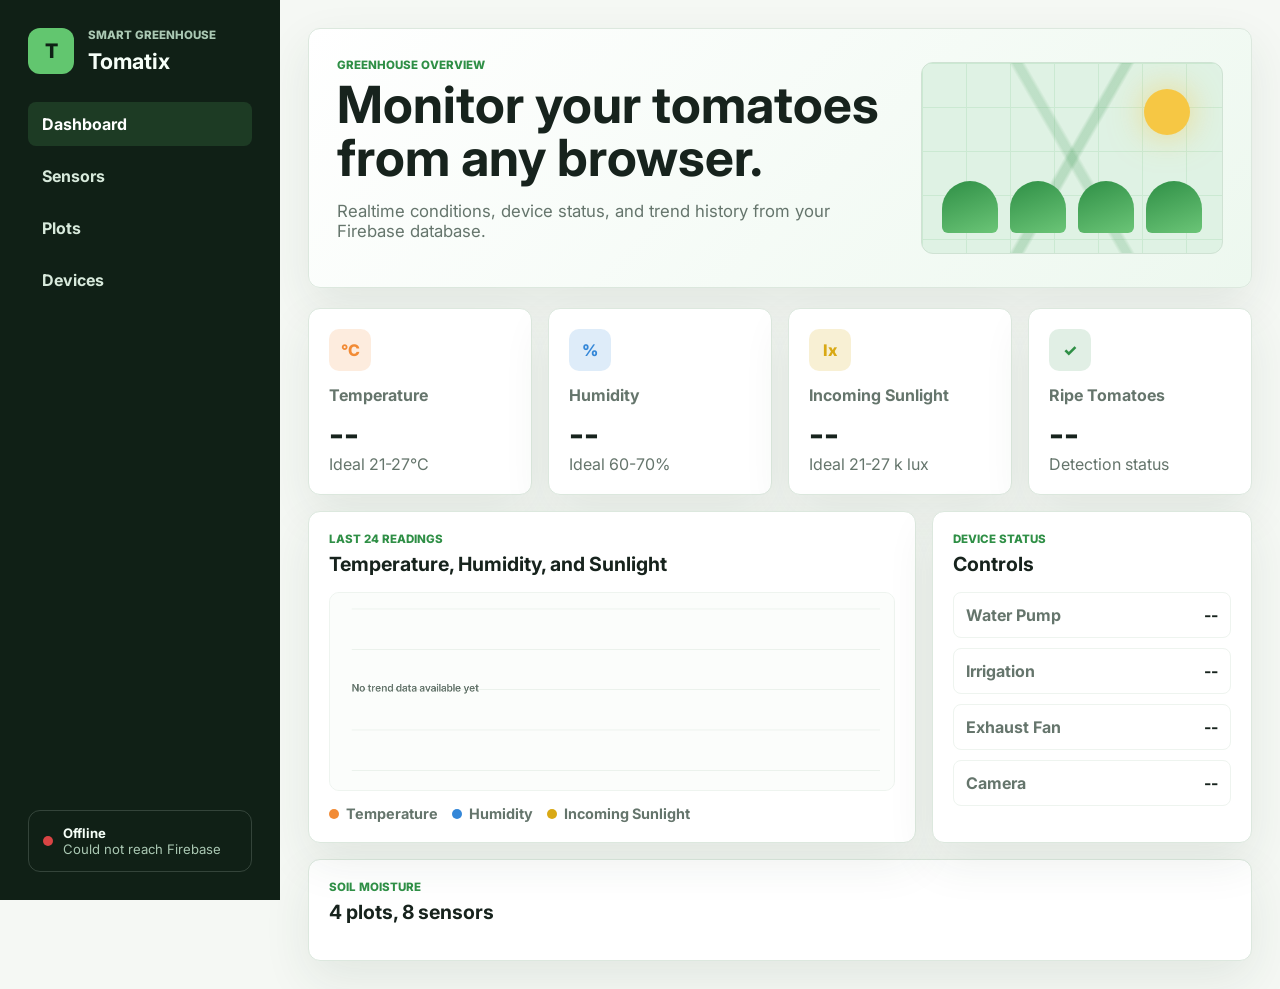
==== web/index.html @ 9e5f999d "Add Vercel web dashboard" ====
<!doctype html>
<html lang="en">
  <head>
    <meta charset="UTF-8" />
    <meta name="viewport" content="width=device-width, initial-scale=1.0" />
    <title>Tomatix Dashboard</title>
    <link rel="preconnect" href="https://fonts.googleapis.com" />
    <link rel="preconnect" href="https://fonts.gstatic.com" crossorigin />
    <link href="https://fonts.googleapis.com/css2?family=Inter:wght@400;500;600;700;800&display=swap" rel="stylesheet" />
    <link rel="stylesheet" href="./styles.css" />
  </head>
  <body>
    <div class="app-shell">
      <aside class="sidebar" aria-label="Tomatix navigation">
        <div class="brand">
          <div class="brand-mark">T</div>
          <div>
            <p class="eyebrow">Smart Greenhouse</p>
            <h1>Tomatix</h1>
          </div>
        </div>

        <nav class="nav-list" aria-label="Main">
          <a class="nav-item active" href="#dashboard">Dashboard</a>
          <a class="nav-item" href="#sensors">Sensors</a>
          <a class="nav-item" href="#plots">Plots</a>
          <a class="nav-item" href="#devices">Devices</a>
        </nav>

        <div class="sidebar-status">
          <span class="status-dot" id="connectionDot"></span>
          <div>
            <strong id="connectionLabel">Connecting</strong>
            <span id="lastUpdated">Waiting for Firebase</span>
          </div>
        </div>
      </aside>

      <main class="main" id="dashboard">
        <section class="hero-panel">
          <div>
            <p class="eyebrow">Greenhouse Overview</p>
            <h2>Monitor your tomatoes from any browser.</h2>
            <p class="hero-copy">Realtime conditions, device status, and trend history from your Firebase database.</p>
          </div>
          <div class="hero-visual" aria-hidden="true">
            <div class="greenhouse-frame">
              <div class="sun"></div>
              <div class="plant-row">
                <span></span><span></span><span></span><span></span>
              </div>
            </div>
          </div>
        </section>

        <section class="metric-grid" id="sensors" aria-label="Sensor readings">
          <article class="metric-card temperature">
            <div class="metric-icon">°C</div>
            <p>Temperature</p>
            <strong id="temperatureValue">--</strong>
            <span>Ideal 21-27°C</span>
          </article>
          <article class="metric-card humidity">
            <div class="metric-icon">%</div>
            <p>Humidity</p>
            <strong id="humidityValue">--</strong>
            <span>Ideal 60-70%</span>
          </article>
          <article class="metric-card sunlight">
            <div class="metric-icon">lx</div>
            <p>Incoming Sunlight</p>
            <strong id="lightValue">--</strong>
            <span>Ideal 21-27 k lux</span>
          </article>
          <article class="metric-card tomatoes">
            <div class="metric-icon">✓</div>
            <p>Ripe Tomatoes</p>
            <strong id="tomatoValue">--</strong>
            <span id="tomatoHint">Detection status</span>
          </article>
        </section>

        <section class="dashboard-grid">
          <article class="panel trend-panel">
            <div class="panel-heading">
              <div>
                <p class="eyebrow">Last 24 Readings</p>
                <h3>Temperature, Humidity, and Sunlight</h3>
              </div>
            </div>
            <canvas id="trendCanvas" width="1200" height="420" aria-label="Combined trend chart"></canvas>
            <div class="legend">
              <span><i class="legend-dot temp"></i>Temperature</span>
              <span><i class="legend-dot humid"></i>Humidity</span>
              <span><i class="legend-dot light"></i>Incoming Sunlight</span>
            </div>
          </article>

          <article class="panel devices-panel" id="devices">
            <div class="panel-heading">
              <div>
                <p class="eyebrow">Device Status</p>
                <h3>Controls</h3>
              </div>
            </div>
            <div class="device-list">
              <div class="device-row"><span>Water Pump</span><strong id="pumpStatus">--</strong></div>
              <div class="device-row"><span>Irrigation</span><strong id="irrigationStatus">--</strong></div>
              <div class="device-row"><span>Exhaust Fan</span><strong id="fanStatus">--</strong></div>
              <div class="device-row"><span>Camera</span><strong id="cameraStatus">--</strong></div>
            </div>
          </article>
        </section>

        <section class="panel" id="plots">
          <div class="panel-heading">
            <div>
              <p class="eyebrow">Soil Moisture</p>
              <h3>4 plots, 8 sensors</h3>
            </div>
          </div>
          <div class="plot-grid" id="plotGrid"></div>
        </section>
      </main>
    </div>

    <script src="./app.js"></script>
  </body>
</html>
---- web/styles.css ----
:root {
  --bg: #f5f8f4;
  --panel: #ffffff;
  --text: #17231d;
  --muted: #65756c;
  --line: #dce8de;
  --green: #2f8f46;
  --green-soft: #e7f5e9;
  --orange: #f28b35;
  --blue: #3487d8;
  --yellow: #d9a915;
  --red: #d94444;
  --shadow: 0 18px 48px rgba(31, 62, 42, 0.09);
}

* {
  box-sizing: border-box;
}

body {
  margin: 0;
  min-height: 100vh;
  background: var(--bg);
  color: var(--text);
  font-family: Inter, system-ui, -apple-system, BlinkMacSystemFont, "Segoe UI", sans-serif;
}

.app-shell {
  display: grid;
  grid-template-columns: 280px minmax(0, 1fr);
  min-height: 100vh;
}

.sidebar {
  position: sticky;
  top: 0;
  height: 100vh;
  display: flex;
  flex-direction: column;
  gap: 28px;
  padding: 28px;
  background: #102016;
  color: #f6fff8;
}

.brand {
  display: flex;
  gap: 14px;
  align-items: center;
}

.brand-mark {
  display: grid;
  width: 46px;
  height: 46px;
  place-items: center;
  border-radius: 12px;
  background: #62c66f;
  color: #0f2015;
  font-weight: 800;
  font-size: 1.25rem;
}

.eyebrow {
  margin: 0 0 6px;
  color: var(--green);
  font-size: 0.72rem;
  font-weight: 800;
  letter-spacing: 0;
  text-transform: uppercase;
}

.brand .eyebrow,
.sidebar-status span {
  color: #aac8b3;
}

.brand h1,
.hero-panel h2,
.panel h3 {
  margin: 0;
}

.brand h1 {
  font-size: 1.35rem;
}

.nav-list {
  display: grid;
  gap: 8px;
}

.nav-item {
  display: block;
  padding: 12px 14px;
  border-radius: 8px;
  color: #d8eadc;
  font-weight: 700;
  text-decoration: none;
}

.nav-item.active,
.nav-item:hover {
  background: rgba(98, 198, 111, 0.16);
  color: #ffffff;
}

.sidebar-status {
  display: flex;
  gap: 10px;
  align-items: center;
  margin-top: auto;
  padding: 14px;
  border: 1px solid rgba(216, 234, 220, 0.18);
  border-radius: 12px;
}

.sidebar-status strong,
.sidebar-status span {
  display: block;
  font-size: 0.82rem;
}

.status-dot {
  width: 10px;
  height: 10px;
  border-radius: 999px;
  background: var(--yellow);
}

.status-dot.online {
  background: #62c66f;
}

.status-dot.offline {
  background: var(--red);
}

.main {
  width: min(1480px, 100%);
  margin: 0 auto;
  padding: 28px;
}

.hero-panel {
  display: grid;
  grid-template-columns: minmax(0, 1.3fr) minmax(280px, 0.7fr);
  gap: 24px;
  align-items: center;
  min-height: 260px;
  margin-bottom: 20px;
  padding: 28px;
  border: 1px solid var(--line);
  border-radius: 12px;
  background: linear-gradient(135deg, #ffffff 0%, #edf8ef 100%);
  box-shadow: var(--shadow);
}

.hero-panel h2 {
  max-width: 720px;
  font-size: clamp(2rem, 4vw, 4.2rem);
  line-height: 1.04;
}

.hero-copy {
  max-width: 680px;
  color: var(--muted);
  font-size: 1.05rem;
}

.hero-visual {
  min-height: 190px;
  border: 1px solid #cfe2d3;
  border-radius: 12px;
  background: #dff2e4;
  overflow: hidden;
}

.greenhouse-frame {
  position: relative;
  width: 100%;
  height: 100%;
  min-height: 190px;
  background:
    linear-gradient(120deg, transparent 48%, rgba(47, 143, 70, 0.22) 49% 51%, transparent 52%),
    linear-gradient(60deg, transparent 48%, rgba(47, 143, 70, 0.18) 49% 51%, transparent 52%),
    linear-gradient(#cbe9d2 1px, transparent 1px),
    linear-gradient(90deg, #cbe9d2 1px, transparent 1px);
  background-size: 100% 100%, 100% 100%, 44px 44px, 44px 44px;
}

.sun {
  position: absolute;
  top: 26px;
  right: 32px;
  width: 46px;
  height: 46px;
  border-radius: 999px;
  background: #f6c744;
  box-shadow: 0 0 34px rgba(246, 199, 68, 0.6);
}

.plant-row {
  position: absolute;
  right: 20px;
  bottom: 20px;
  left: 20px;
  display: grid;
  grid-template-columns: repeat(4, 1fr);
  gap: 12px;
  align-items: end;
}

.plant-row span {
  height: 52px;
  border-radius: 28px 28px 6px 6px;
  background: linear-gradient(160deg, #2f8f46 0%, #6bc577 100%);
}

.metric-grid,
.dashboard-grid,
.plot-grid {
  display: grid;
  gap: 16px;
}

.metric-grid {
  grid-template-columns: repeat(4, minmax(0, 1fr));
  margin-bottom: 16px;
}

.metric-card,
.panel {
  border: 1px solid var(--line);
  border-radius: 12px;
  background: var(--panel);
  box-shadow: var(--shadow);
}

.metric-card {
  min-height: 170px;
  padding: 20px;
}

.metric-card p,
.metric-card span {
  color: var(--muted);
}

.metric-card p {
  margin: 14px 0 8px;
  font-weight: 700;
}

.metric-card strong {
  display: block;
  font-size: 2.1rem;
}

.metric-icon {
  display: grid;
  width: 42px;
  height: 42px;
  place-items: center;
  border-radius: 10px;
  font-weight: 800;
}

.temperature .metric-icon {
  background: rgba(242, 139, 53, 0.16);
  color: var(--orange);
}

.humidity .metric-icon {
  background: rgba(52, 135, 216, 0.16);
  color: var(--blue);
}

.sunlight .metric-icon {
  background: rgba(217, 169, 21, 0.18);
  color: var(--yellow);
}

.tomatoes .metric-icon {
  background: rgba(47, 143, 70, 0.14);
  color: var(--green);
}

.dashboard-grid {
  grid-template-columns: minmax(0, 1.7fr) minmax(320px, 0.7fr);
  margin-bottom: 16px;
}

.panel {
  padding: 20px;
}

.panel-heading {
  display: flex;
  justify-content: space-between;
  gap: 16px;
  align-items: start;
  margin-bottom: 16px;
}

.panel h3 {
  font-size: 1.22rem;
}

canvas {
  display: block;
  width: 100%;
  height: auto;
  border: 1px solid #eef4ef;
  border-radius: 10px;
  background: #fbfdfb;
}

.legend {
  display: flex;
  flex-wrap: wrap;
  gap: 14px;
  margin-top: 14px;
  color: var(--muted);
  font-size: 0.9rem;
  font-weight: 700;
}

.legend span {
  display: inline-flex;
  gap: 7px;
  align-items: center;
}

.legend-dot {
  width: 10px;
  height: 10px;
  border-radius: 999px;
}

.legend-dot.temp {
  background: var(--orange);
}

.legend-dot.humid {
  background: var(--blue);
}

.legend-dot.light {
  background: var(--yellow);
}

.device-list {
  display: grid;
  gap: 10px;
}

.device-row,
.sensor-row {
  display: flex;
  justify-content: space-between;
  gap: 12px;
  align-items: center;
  padding: 12px;
  border: 1px solid #eef4ef;
  border-radius: 8px;
}

.device-row span,
.sensor-row span {
  color: var(--muted);
  font-weight: 700;
}

.device-row strong.on {
  color: var(--green);
}

.device-row strong.off {
  color: var(--red);
}

.plot-grid {
  grid-template-columns: repeat(4, minmax(0, 1fr));
}

.plot-card {
  padding: 14px;
  border: 1px solid #d9ecd9;
  border-radius: 10px;
  background: #f7fcf7;
}

.plot-card h4 {
  margin: 0 0 10px;
}

@media (max-width: 1120px) {
  .app-shell {
    grid-template-columns: 1fr;
  }

  .sidebar {
    position: static;
    height: auto;
    flex-direction: row;
    flex-wrap: wrap;
    align-items: center;
  }

  .nav-list {
    grid-template-columns: repeat(4, auto);
  }

  .sidebar-status {
    margin-left: auto;
    margin-top: 0;
  }

  .hero-panel,
  .dashboard-grid {
    grid-template-columns: 1fr;
  }

  .metric-grid,
  .plot-grid {
    grid-template-columns: repeat(2, minmax(0, 1fr));
  }
}

@media (max-width: 720px) {
  .main,
  .sidebar {
    padding: 18px;
  }

  .sidebar {
    gap: 16px;
  }

  .nav-list {
    width: 100%;
    grid-template-columns: repeat(2, 1fr);
  }

  .sidebar-status {
    width: 100%;
    margin-left: 0;
  }

  .metric-grid,
  .plot-grid {
    grid-template-columns: 1fr;
  }

  .hero-panel {
    padding: 20px;
  }

  .metric-card {
    min-height: 140px;
  }
}
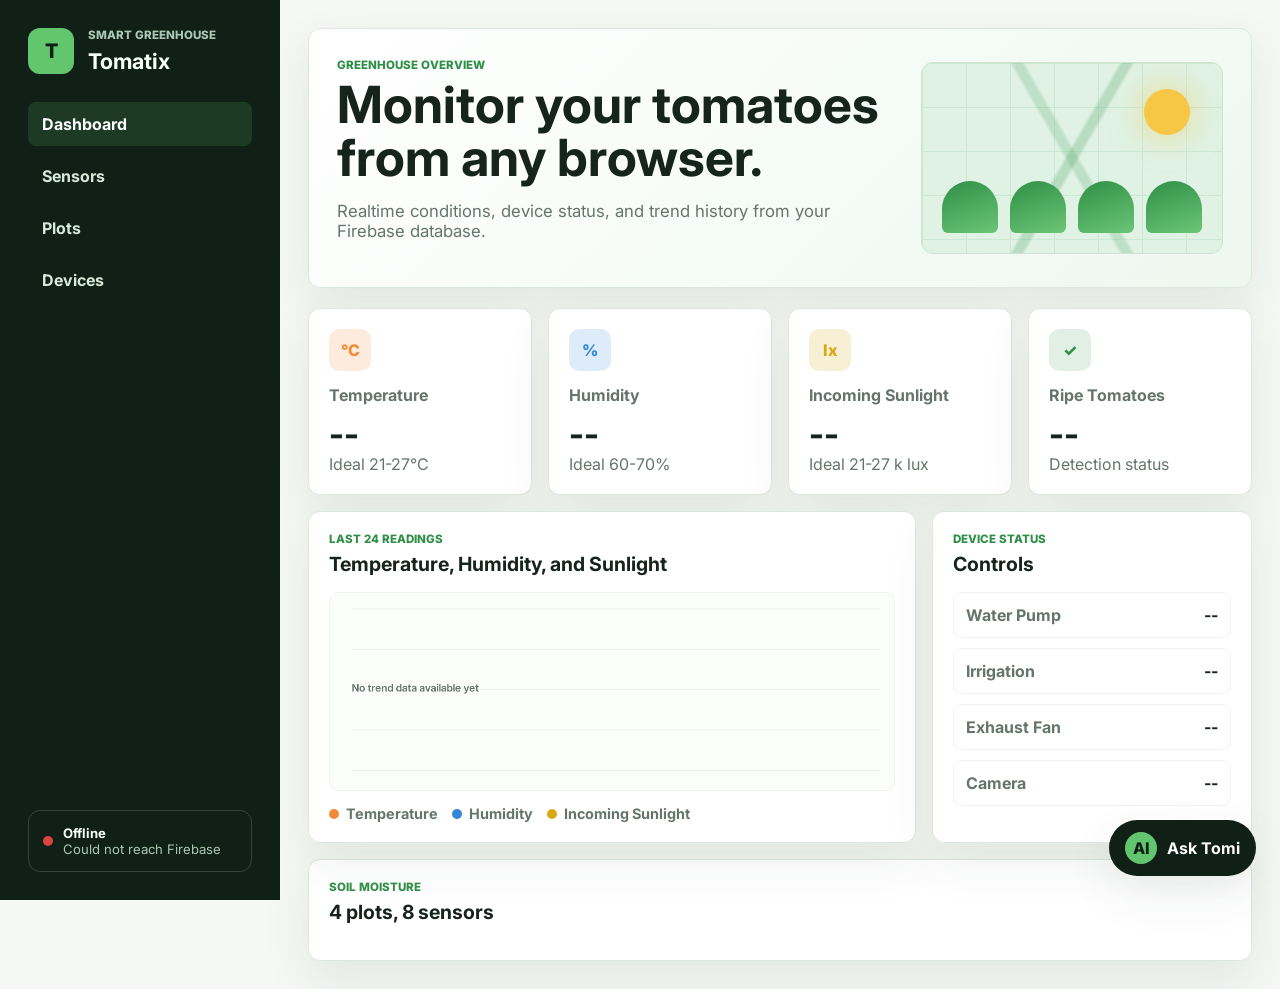
==== commit 6408959d: "Add web AI assistant" ====
--- a/web/index.html
+++ b/web/index.html
@@ -122,6 +122,31 @@
           <div class="plot-grid" id="plotGrid"></div>
         </section>
       </main>
+
+      <section class="chat-shell" id="chatShell" aria-label="Tomi AI assistant">
+        <button class="chat-toggle" id="chatToggle" type="button" aria-expanded="false">
+          <span>AI</span>
+          <strong>Ask Tomi</strong>
+        </button>
+        <div class="chat-panel" id="chatPanel" aria-live="polite">
+          <div class="chat-header">
+            <div>
+              <p class="eyebrow">AI Assistant</p>
+              <h3>Tomi</h3>
+            </div>
+            <button class="chat-close" id="chatClose" type="button" aria-label="Close chat">×</button>
+          </div>
+          <div class="chat-messages" id="chatMessages">
+            <div class="chat-message bot">
+              Ask me about your greenhouse conditions, tomato readiness, soil moisture, or what to check next.
+            </div>
+          </div>
+          <form class="chat-form" id="chatForm">
+            <input id="chatInput" type="text" autocomplete="off" placeholder="Ask about your tomatoes..." />
+            <button type="submit">Send</button>
+          </form>
+        </div>
+      </section>
     </div>
 
     <script src="./app.js"></script>
--- a/web/styles.css
+++ b/web/styles.css
@@ -395,6 +395,138 @@
   margin: 0 0 10px;
 }
 
+.chat-shell {
+  position: fixed;
+  right: 24px;
+  bottom: 24px;
+  z-index: 20;
+}
+
+.chat-toggle {
+  display: inline-flex;
+  gap: 10px;
+  align-items: center;
+  padding: 12px 16px;
+  border: 0;
+  border-radius: 999px;
+  background: #102016;
+  color: #ffffff;
+  box-shadow: var(--shadow);
+  cursor: pointer;
+  font: inherit;
+}
+
+.chat-toggle span {
+  display: grid;
+  width: 32px;
+  height: 32px;
+  place-items: center;
+  border-radius: 999px;
+  background: #62c66f;
+  color: #102016;
+  font-weight: 800;
+}
+
+.chat-panel {
+  position: absolute;
+  right: 0;
+  bottom: 66px;
+  display: none;
+  width: min(420px, calc(100vw - 32px));
+  overflow: hidden;
+  border: 1px solid var(--line);
+  border-radius: 12px;
+  background: #ffffff;
+  box-shadow: var(--shadow);
+}
+
+.chat-panel.open {
+  display: block;
+}
+
+.chat-header {
+  display: flex;
+  align-items: center;
+  justify-content: space-between;
+  gap: 14px;
+  padding: 16px;
+  border-bottom: 1px solid var(--line);
+}
+
+.chat-header h3 {
+  margin: 0;
+}
+
+.chat-close {
+  width: 34px;
+  height: 34px;
+  border: 0;
+  border-radius: 999px;
+  background: var(--green-soft);
+  color: var(--green);
+  cursor: pointer;
+  font-size: 1.4rem;
+  line-height: 1;
+}
+
+.chat-messages {
+  display: grid;
+  max-height: 360px;
+  gap: 10px;
+  padding: 16px;
+  overflow-y: auto;
+  background: #fbfdfb;
+}
+
+.chat-message {
+  width: fit-content;
+  max-width: 88%;
+  padding: 10px 12px;
+  border-radius: 12px;
+  color: var(--text);
+  line-height: 1.45;
+  font-size: 0.93rem;
+}
+
+.chat-message.bot {
+  background: #edf8ef;
+  border-bottom-left-radius: 4px;
+}
+
+.chat-message.user {
+  justify-self: end;
+  background: #102016;
+  color: #ffffff;
+  border-bottom-right-radius: 4px;
+}
+
+.chat-form {
+  display: grid;
+  grid-template-columns: minmax(0, 1fr) auto;
+  gap: 8px;
+  padding: 12px;
+  border-top: 1px solid var(--line);
+}
+
+.chat-form input {
+  min-width: 0;
+  padding: 12px;
+  border: 1px solid var(--line);
+  border-radius: 8px;
+  font: inherit;
+}
+
+.chat-form button {
+  border: 0;
+  border-radius: 8px;
+  padding: 0 16px;
+  background: var(--green);
+  color: #ffffff;
+  font: inherit;
+  font-weight: 800;
+  cursor: pointer;
+}
+
 @media (max-width: 1120px) {
   .app-shell {
     grid-template-columns: 1fr;
@@ -460,4 +592,9 @@
   .metric-card {
     min-height: 140px;
   }
-}
+
+  .chat-shell {
+    right: 16px;
+    bottom: 16px;
+  }
+}
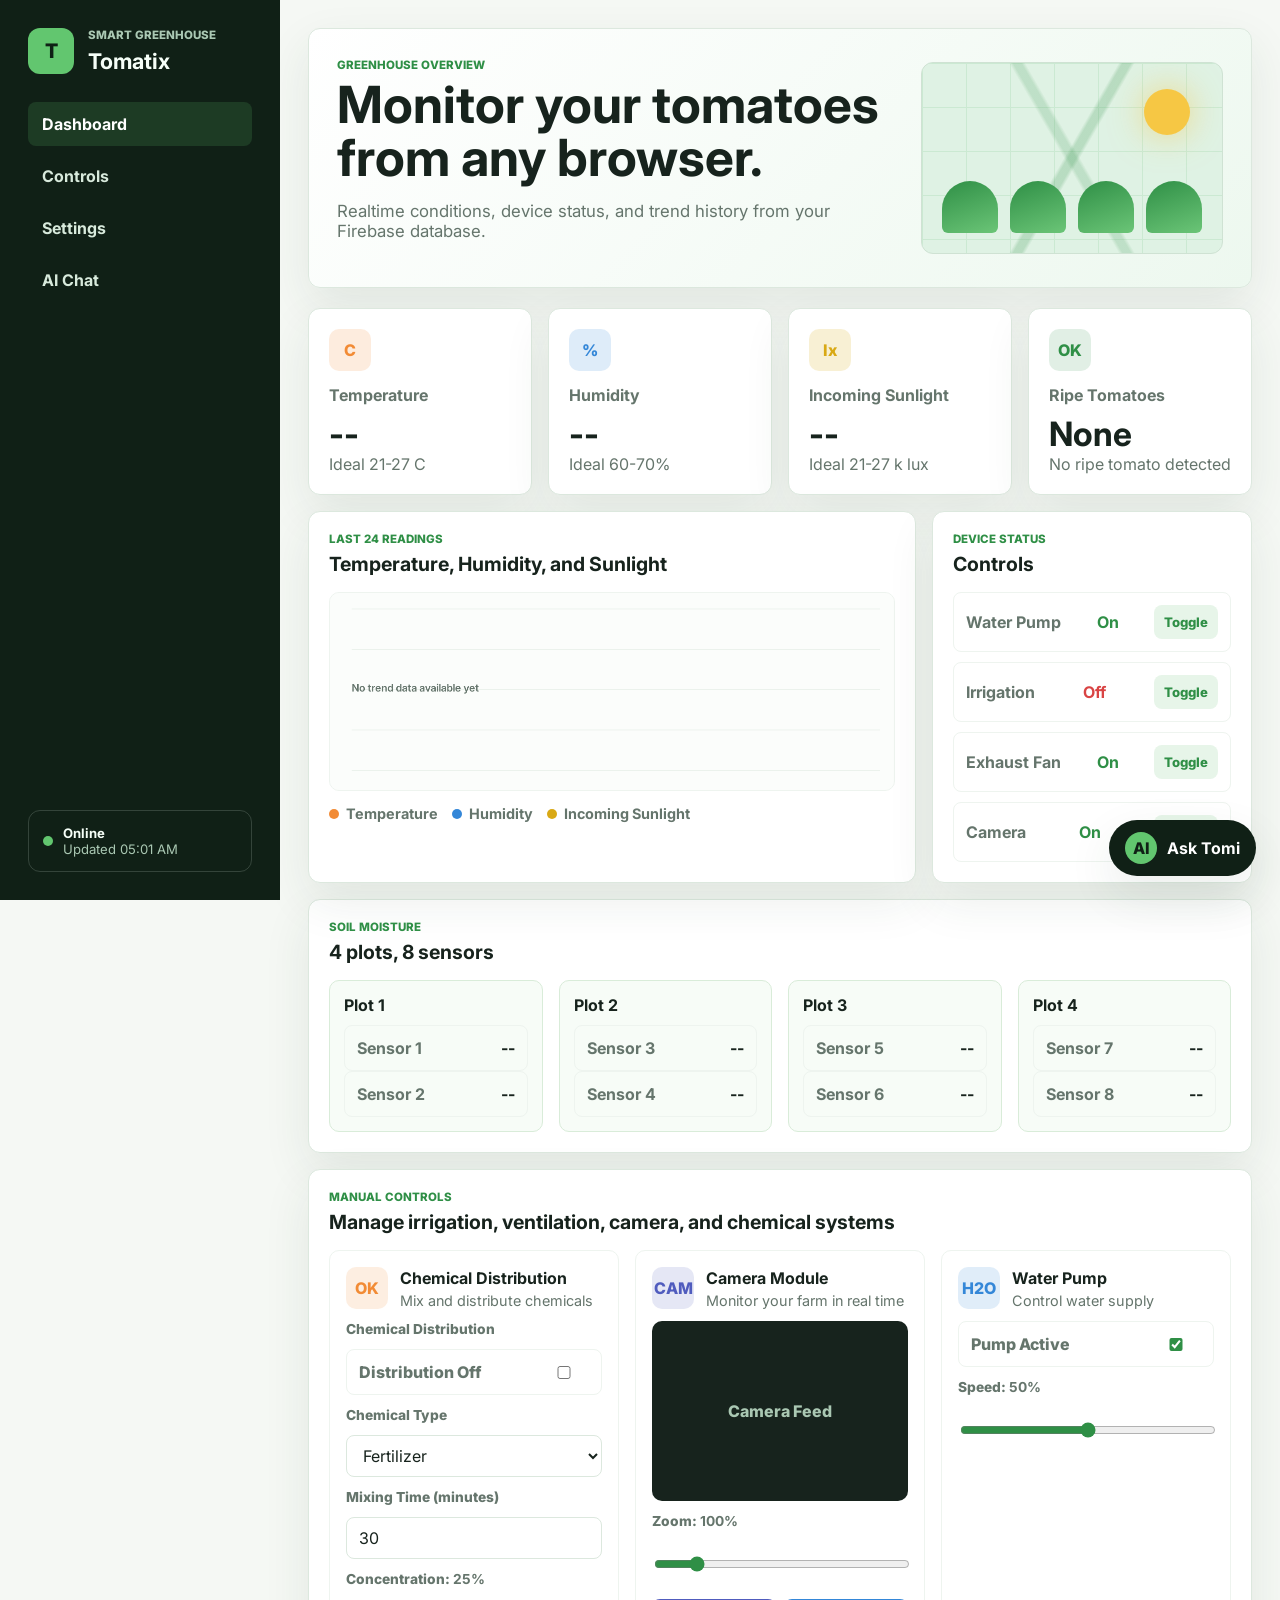
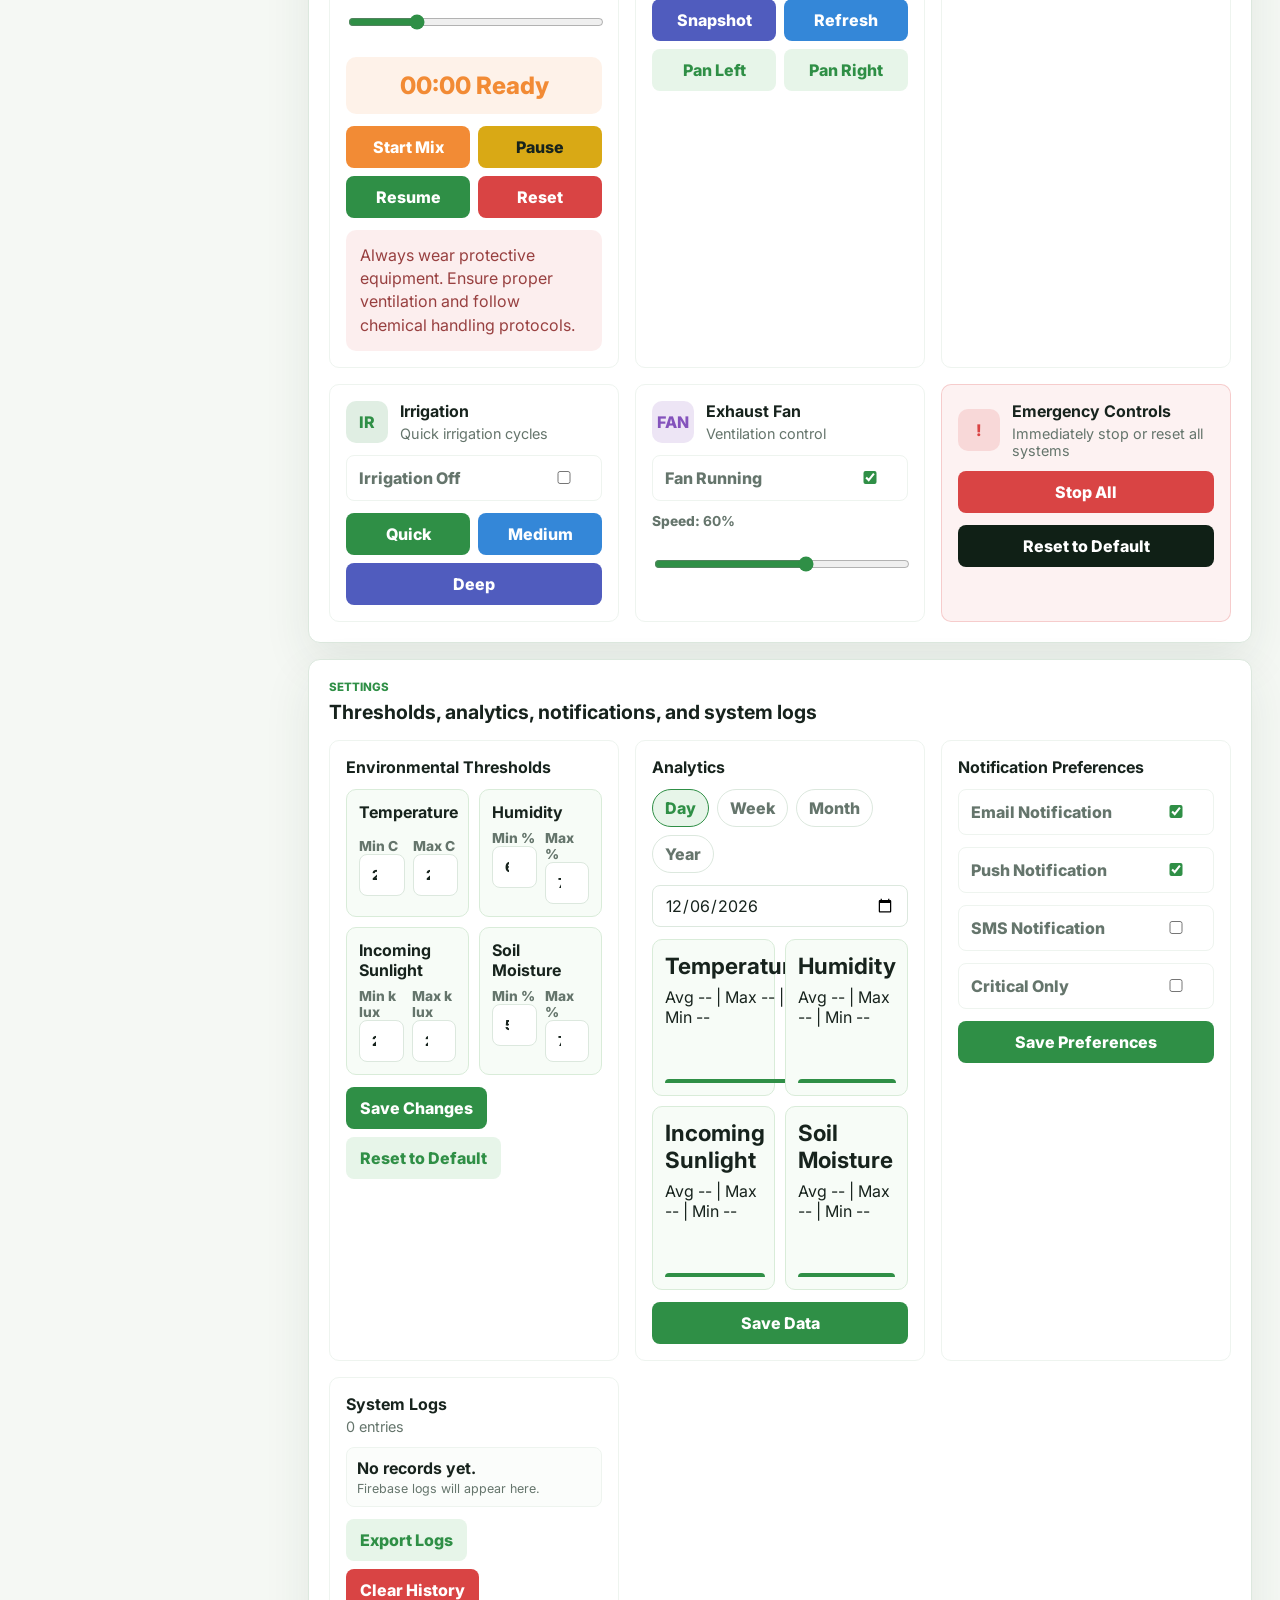
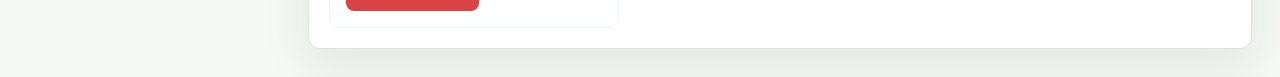
==== commit 2fc32c9e: "Bring web dashboard to mobile feature parity" ====
--- a/web/index.html
+++ b/web/index.html
@@ -22,9 +22,9 @@
 
         <nav class="nav-list" aria-label="Main">
           <a class="nav-item active" href="#dashboard">Dashboard</a>
-          <a class="nav-item" href="#sensors">Sensors</a>
-          <a class="nav-item" href="#plots">Plots</a>
-          <a class="nav-item" href="#devices">Devices</a>
+          <a class="nav-item" href="#controls">Controls</a>
+          <a class="nav-item" href="#settings">Settings</a>
+          <a class="nav-item" href="#assistant">AI Chat</a>
         </nav>
 
         <div class="sidebar-status">
@@ -55,10 +55,10 @@
 
         <section class="metric-grid" id="sensors" aria-label="Sensor readings">
           <article class="metric-card temperature">
-            <div class="metric-icon">°C</div>
+            <div class="metric-icon">C</div>
             <p>Temperature</p>
             <strong id="temperatureValue">--</strong>
-            <span>Ideal 21-27°C</span>
+            <span>Ideal 21-27 C</span>
           </article>
           <article class="metric-card humidity">
             <div class="metric-icon">%</div>
@@ -73,7 +73,7 @@
             <span>Ideal 21-27 k lux</span>
           </article>
           <article class="metric-card tomatoes">
-            <div class="metric-icon">✓</div>
+            <div class="metric-icon">OK</div>
             <p>Ripe Tomatoes</p>
             <strong id="tomatoValue">--</strong>
             <span id="tomatoHint">Detection status</span>
@@ -104,10 +104,10 @@
               </div>
             </div>
             <div class="device-list">
-              <div class="device-row"><span>Water Pump</span><strong id="pumpStatus">--</strong></div>
-              <div class="device-row"><span>Irrigation</span><strong id="irrigationStatus">--</strong></div>
-              <div class="device-row"><span>Exhaust Fan</span><strong id="fanStatus">--</strong></div>
-              <div class="device-row"><span>Camera</span><strong id="cameraStatus">--</strong></div>
+              <div class="device-row"><span>Water Pump</span><strong id="pumpStatus">--</strong><button type="button" data-quick-toggle="pumpStatus">Toggle</button></div>
+              <div class="device-row"><span>Irrigation</span><strong id="irrigationStatus">--</strong><button type="button" data-quick-toggle="irrigationStatus">Toggle</button></div>
+              <div class="device-row"><span>Exhaust Fan</span><strong id="fanStatus">--</strong><button type="button" data-quick-toggle="fanStatus">Toggle</button></div>
+              <div class="device-row"><span>Camera</span><strong id="cameraStatus">--</strong><button type="button" data-quick-toggle="cameraStatus">Toggle</button></div>
             </div>
           </article>
         </section>
@@ -121,9 +121,192 @@
           </div>
           <div class="plot-grid" id="plotGrid"></div>
         </section>
+
+        <section class="panel section-panel" id="controls">
+          <div class="panel-heading">
+            <div>
+              <p class="eyebrow">Manual Controls</p>
+              <h3>Manage irrigation, ventilation, camera, and chemical systems</h3>
+            </div>
+          </div>
+
+          <div class="control-grid">
+            <article class="control-card chemical-card">
+              <div class="control-card-heading">
+                <span class="control-icon orange">OK</span>
+                <div>
+                  <h4>Chemical Distribution</h4>
+                  <p>Mix and distribute chemicals</p>
+                </div>
+              </div>
+              <label class="field-label" for="chemicalDistributionToggle">Chemical Distribution</label>
+              <label class="switch-row">
+                <span id="chemicalDistributionText">Distribution Off</span>
+                <input id="chemicalDistributionToggle" type="checkbox" data-device-toggle="chemicalDistributionStatus" />
+              </label>
+              <label class="field-label" for="chemicalType">Chemical Type</label>
+              <select id="chemicalType">
+                <option>Fertilizer</option>
+                <option>Pesticide</option>
+                <option>Herbicide</option>
+                <option>Fungicide</option>
+              </select>
+              <label class="field-label" for="mixingTime">Mixing Time (minutes)</label>
+              <input id="mixingTime" type="number" min="1" value="30" />
+              <label class="field-label" for="concentration">Concentration: <strong id="concentrationValue">25%</strong></label>
+              <input id="concentration" type="range" min="0" max="100" value="25" />
+              <div class="timer-card" id="mixingTimer">00:00 Ready</div>
+              <div class="button-grid">
+                <button class="action-button orange" type="button" data-mix-action="start">Start Mix</button>
+                <button class="action-button yellow" type="button" data-mix-action="pause">Pause</button>
+                <button class="action-button green" type="button" data-mix-action="resume">Resume</button>
+                <button class="action-button red" type="button" data-mix-action="reset">Reset</button>
+              </div>
+              <div class="safety-note">Always wear protective equipment. Ensure proper ventilation and follow chemical handling protocols.</div>
+            </article>
+
+            <article class="control-card">
+              <div class="control-card-heading">
+                <span class="control-icon indigo">CAM</span>
+                <div>
+                  <h4>Camera Module</h4>
+                  <p>Monitor your farm in real time</p>
+                </div>
+              </div>
+              <div class="camera-feed">Camera Feed</div>
+              <label class="field-label" for="cameraZoom">Zoom: <strong id="cameraZoomValue">100%</strong></label>
+              <input id="cameraZoom" type="range" min="50" max="400" value="100" />
+              <div class="button-grid">
+                <button class="action-button indigo" type="button" data-log-action="Camera snapshot requested">Snapshot</button>
+                <button class="action-button blue" type="button" data-log-action="Camera feed refreshed">Refresh</button>
+                <button class="action-button soft" type="button" data-log-action="Camera moved left">Pan Left</button>
+                <button class="action-button soft" type="button" data-log-action="Camera moved right">Pan Right</button>
+              </div>
+            </article>
+
+            <article class="control-card">
+              <div class="control-card-heading">
+                <span class="control-icon blue">H2O</span>
+                <div>
+                  <h4>Water Pump</h4>
+                  <p>Control water supply</p>
+                </div>
+              </div>
+              <label class="switch-row">
+                <span id="pumpControlText">Pump Off</span>
+                <input id="pumpControl" type="checkbox" data-device-toggle="pumpStatus" />
+              </label>
+              <label class="field-label" for="pumpSpeed">Speed: <strong id="pumpSpeedValue">50%</strong></label>
+              <input id="pumpSpeed" type="range" min="0" max="100" value="50" />
+            </article>
+
+            <article class="control-card">
+              <div class="control-card-heading">
+                <span class="control-icon green">IR</span>
+                <div>
+                  <h4>Irrigation</h4>
+                  <p>Quick irrigation cycles</p>
+                </div>
+              </div>
+              <label class="switch-row">
+                <span id="irrigationControlText">Irrigation Off</span>
+                <input id="irrigationControl" type="checkbox" data-device-toggle="irrigationStatus" />
+              </label>
+              <div class="button-grid">
+                <button class="action-button green" type="button" data-cycle="quick">Quick</button>
+                <button class="action-button blue" type="button" data-cycle="medium">Medium</button>
+                <button class="action-button indigo" type="button" data-cycle="deep">Deep</button>
+              </div>
+            </article>
+
+            <article class="control-card">
+              <div class="control-card-heading">
+                <span class="control-icon purple">FAN</span>
+                <div>
+                  <h4>Exhaust Fan</h4>
+                  <p>Ventilation control</p>
+                </div>
+              </div>
+              <label class="switch-row">
+                <span id="fanControlText">Fan Off</span>
+                <input id="fanControl" type="checkbox" data-device-toggle="fanStatus" />
+              </label>
+              <label class="field-label" for="fanSpeed">Speed: <strong id="fanSpeedValue">60%</strong></label>
+              <input id="fanSpeed" type="range" min="0" max="100" value="60" />
+            </article>
+
+            <article class="control-card emergency-card">
+              <div class="control-card-heading">
+                <span class="control-icon red">!</span>
+                <div>
+                  <h4>Emergency Controls</h4>
+                  <p>Immediately stop or reset all systems</p>
+                </div>
+              </div>
+              <button class="action-button red full" type="button" id="stopAll">Stop All</button>
+              <button class="action-button dark full" type="button" id="resetControls">Reset to Default</button>
+            </article>
+          </div>
+        </section>
+
+        <section class="panel section-panel" id="settings">
+          <div class="panel-heading">
+            <div>
+              <p class="eyebrow">Settings</p>
+              <h3>Thresholds, analytics, notifications, and system logs</h3>
+            </div>
+          </div>
+
+          <div class="settings-grid">
+            <article class="settings-card">
+              <h4>Environmental Thresholds</h4>
+              <div class="threshold-grid" id="thresholdGrid"></div>
+              <div class="button-row">
+                <button class="action-button green" type="button" id="saveThresholds">Save Changes</button>
+                <button class="action-button soft" type="button" id="resetThresholds">Reset to Default</button>
+              </div>
+            </article>
+
+            <article class="settings-card">
+              <h4>Analytics</h4>
+              <div class="range-tabs" id="analyticsRanges">
+                <button class="active" type="button" data-range="day">Day</button>
+                <button type="button" data-range="week">Week</button>
+                <button type="button" data-range="month">Month</button>
+                <button type="button" data-range="year">Year</button>
+              </div>
+              <input id="analyticsDate" type="date" />
+              <div class="analytics-grid" id="analyticsGrid"></div>
+              <button class="action-button green full" type="button" id="saveData">Save Data</button>
+            </article>
+
+            <article class="settings-card">
+              <h4>Notification Preferences</h4>
+              <label class="switch-row"><span>Email Notification</span><input type="checkbox" id="notifyEmail" /></label>
+              <label class="switch-row"><span>Push Notification</span><input type="checkbox" id="notifyPush" /></label>
+              <label class="switch-row"><span>SMS Notification</span><input type="checkbox" id="notifySms" /></label>
+              <label class="switch-row"><span>Critical Only</span><input type="checkbox" id="notifyCritical" /></label>
+              <button class="action-button green full" type="button" id="saveNotifications">Save Preferences</button>
+            </article>
+
+            <article class="settings-card logs-card">
+              <div class="panel-heading compact">
+                <div>
+                  <h4>System Logs</h4>
+                  <p id="logCount">0 entries</p>
+                </div>
+              </div>
+              <div class="logs-list" id="logsList"></div>
+              <div class="button-row">
+                <button class="action-button soft" type="button" id="exportLogs">Export Logs</button>
+                <button class="action-button red" type="button" id="clearLogs">Clear History</button>
+              </div>
+            </article>
+          </div>
+        </section>
       </main>
 
-      <section class="chat-shell" id="chatShell" aria-label="Tomi AI assistant">
+      <section class="chat-shell" id="assistant" aria-label="Tomi AI assistant">
         <button class="chat-toggle" id="chatToggle" type="button" aria-expanded="false">
           <span>AI</span>
           <strong>Ask Tomi</strong>
@@ -134,7 +317,7 @@
               <p class="eyebrow">AI Assistant</p>
               <h3>Tomi</h3>
             </div>
-            <button class="chat-close" id="chatClose" type="button" aria-label="Close chat">×</button>
+            <button class="chat-close" id="chatClose" type="button" aria-label="Close chat">x</button>
           </div>
           <div class="chat-messages" id="chatMessages">
             <div class="chat-message bot">
--- a/web/styles.css
+++ b/web/styles.css
@@ -380,6 +380,19 @@
   color: var(--red);
 }
 
+.device-row button {
+  min-height: 34px;
+  border: 0;
+  border-radius: 8px;
+  padding: 0 10px;
+  background: var(--green-soft);
+  color: var(--green);
+  cursor: pointer;
+  font: inherit;
+  font-size: 0.82rem;
+  font-weight: 800;
+}
+
 .plot-grid {
   grid-template-columns: repeat(4, minmax(0, 1fr));
 }
@@ -393,6 +406,317 @@
 
 .plot-card h4 {
   margin: 0 0 10px;
+}
+
+.section-panel {
+  margin-top: 16px;
+}
+
+.control-grid,
+.settings-grid {
+  display: grid;
+  grid-template-columns: repeat(3, minmax(0, 1fr));
+  gap: 16px;
+}
+
+.control-card,
+.settings-card {
+  display: grid;
+  align-content: start;
+  gap: 12px;
+  padding: 16px;
+  border: 1px solid #eef4ef;
+  border-radius: 10px;
+  background: #ffffff;
+}
+
+.control-card-heading {
+  display: flex;
+  gap: 12px;
+  align-items: center;
+}
+
+.control-card-heading h4,
+.settings-card h4 {
+  margin: 0;
+}
+
+.control-card-heading p,
+.settings-card p {
+  margin: 4px 0 0;
+  color: var(--muted);
+  font-size: 0.9rem;
+}
+
+.control-icon {
+  display: grid;
+  width: 42px;
+  height: 42px;
+  flex: 0 0 auto;
+  place-items: center;
+  border-radius: 10px;
+  font-weight: 800;
+}
+
+.control-icon.orange {
+  background: rgba(242, 139, 53, 0.15);
+  color: var(--orange);
+}
+
+.control-icon.indigo {
+  background: rgba(80, 92, 190, 0.15);
+  color: #505cbe;
+}
+
+.control-icon.blue {
+  background: rgba(52, 135, 216, 0.15);
+  color: var(--blue);
+}
+
+.control-icon.green {
+  background: rgba(47, 143, 70, 0.15);
+  color: var(--green);
+}
+
+.control-icon.purple {
+  background: rgba(132, 83, 188, 0.15);
+  color: #8453bc;
+}
+
+.control-icon.red {
+  background: rgba(217, 68, 68, 0.15);
+  color: var(--red);
+}
+
+.field-label {
+  display: block;
+  color: var(--muted);
+  font-size: 0.86rem;
+  font-weight: 800;
+}
+
+input,
+select {
+  width: 100%;
+  min-height: 42px;
+  border: 1px solid var(--line);
+  border-radius: 8px;
+  background: #ffffff;
+  color: var(--text);
+  font: inherit;
+}
+
+input[type="number"],
+input[type="date"],
+select {
+  padding: 0 12px;
+}
+
+input[type="range"] {
+  accent-color: var(--green);
+}
+
+.switch-row {
+  display: flex;
+  justify-content: space-between;
+  gap: 12px;
+  align-items: center;
+  min-height: 46px;
+  padding: 10px 12px;
+  border: 1px solid #eef4ef;
+  border-radius: 8px;
+  color: var(--muted);
+  font-weight: 800;
+}
+
+.switch-row input {
+  width: 44px;
+  min-height: auto;
+  accent-color: var(--green);
+}
+
+.timer-card,
+.safety-note,
+.camera-feed {
+  border-radius: 10px;
+  padding: 14px;
+}
+
+.timer-card {
+  background: rgba(242, 139, 53, 0.11);
+  color: var(--orange);
+  text-align: center;
+  font-size: 1.5rem;
+  font-weight: 800;
+}
+
+.safety-note {
+  background: rgba(217, 68, 68, 0.09);
+  color: #984040;
+  line-height: 1.45;
+}
+
+.camera-feed {
+  display: grid;
+  min-height: 180px;
+  place-items: center;
+  background: #17231d;
+  color: #aac8b3;
+  font-weight: 800;
+}
+
+.button-grid,
+.button-row {
+  display: flex;
+  flex-wrap: wrap;
+  gap: 8px;
+}
+
+.button-grid .action-button {
+  flex: 1 1 120px;
+}
+
+.action-button {
+  min-height: 42px;
+  border: 0;
+  border-radius: 8px;
+  padding: 0 14px;
+  color: #ffffff;
+  cursor: pointer;
+  font: inherit;
+  font-weight: 800;
+}
+
+.action-button.full {
+  width: 100%;
+}
+
+.action-button.green {
+  background: var(--green);
+}
+
+.action-button.orange {
+  background: var(--orange);
+}
+
+.action-button.yellow {
+  background: var(--yellow);
+  color: #17231d;
+}
+
+.action-button.blue {
+  background: var(--blue);
+}
+
+.action-button.indigo {
+  background: #505cbe;
+}
+
+.action-button.red {
+  background: var(--red);
+}
+
+.action-button.dark {
+  background: #102016;
+}
+
+.action-button.soft {
+  background: var(--green-soft);
+  color: var(--green);
+}
+
+.emergency-card {
+  background: rgba(217, 68, 68, 0.07);
+  border-color: rgba(217, 68, 68, 0.22);
+}
+
+.threshold-grid,
+.analytics-grid {
+  display: grid;
+  grid-template-columns: repeat(2, minmax(0, 1fr));
+  gap: 10px;
+}
+
+.threshold-box,
+.analytics-box {
+  display: grid;
+  gap: 8px;
+  padding: 12px;
+  border-radius: 10px;
+  background: #f7fcf7;
+  border: 1px solid #d9ecd9;
+}
+
+.threshold-inputs {
+  display: grid;
+  grid-template-columns: repeat(2, minmax(0, 1fr));
+  gap: 8px;
+}
+
+.analytics-box strong {
+  font-size: 1.4rem;
+}
+
+.mini-bars {
+  display: flex;
+  align-items: end;
+  gap: 3px;
+  height: 48px;
+}
+
+.mini-bars span {
+  flex: 1;
+  min-width: 4px;
+  border-radius: 4px 4px 0 0;
+  background: var(--green);
+}
+
+.range-tabs {
+  display: flex;
+  flex-wrap: wrap;
+  gap: 8px;
+}
+
+.range-tabs button {
+  border: 1px solid var(--line);
+  border-radius: 999px;
+  padding: 8px 12px;
+  background: #ffffff;
+  color: var(--muted);
+  cursor: pointer;
+  font: inherit;
+  font-weight: 800;
+}
+
+.range-tabs button.active {
+  border-color: var(--green);
+  background: var(--green-soft);
+  color: var(--green);
+}
+
+.logs-list {
+  display: grid;
+  max-height: 320px;
+  gap: 8px;
+  overflow: auto;
+}
+
+.log-entry {
+  display: grid;
+  gap: 3px;
+  padding: 10px;
+  border: 1px solid #eef4ef;
+  border-radius: 8px;
+  background: #fbfdfb;
+}
+
+.log-entry span {
+  color: var(--muted);
+  font-size: 0.78rem;
+}
+
+.panel-heading.compact {
+  margin-bottom: 0;
 }
 
 .chat-shell {
@@ -555,7 +879,9 @@
   }
 
   .metric-grid,
-  .plot-grid {
+  .plot-grid,
+  .control-grid,
+  .settings-grid {
     grid-template-columns: repeat(2, minmax(0, 1fr));
   }
 }
@@ -581,7 +907,11 @@
   }
 
   .metric-grid,
-  .plot-grid {
+  .plot-grid,
+  .control-grid,
+  .settings-grid,
+  .threshold-grid,
+  .analytics-grid {
     grid-template-columns: 1fr;
   }
 
